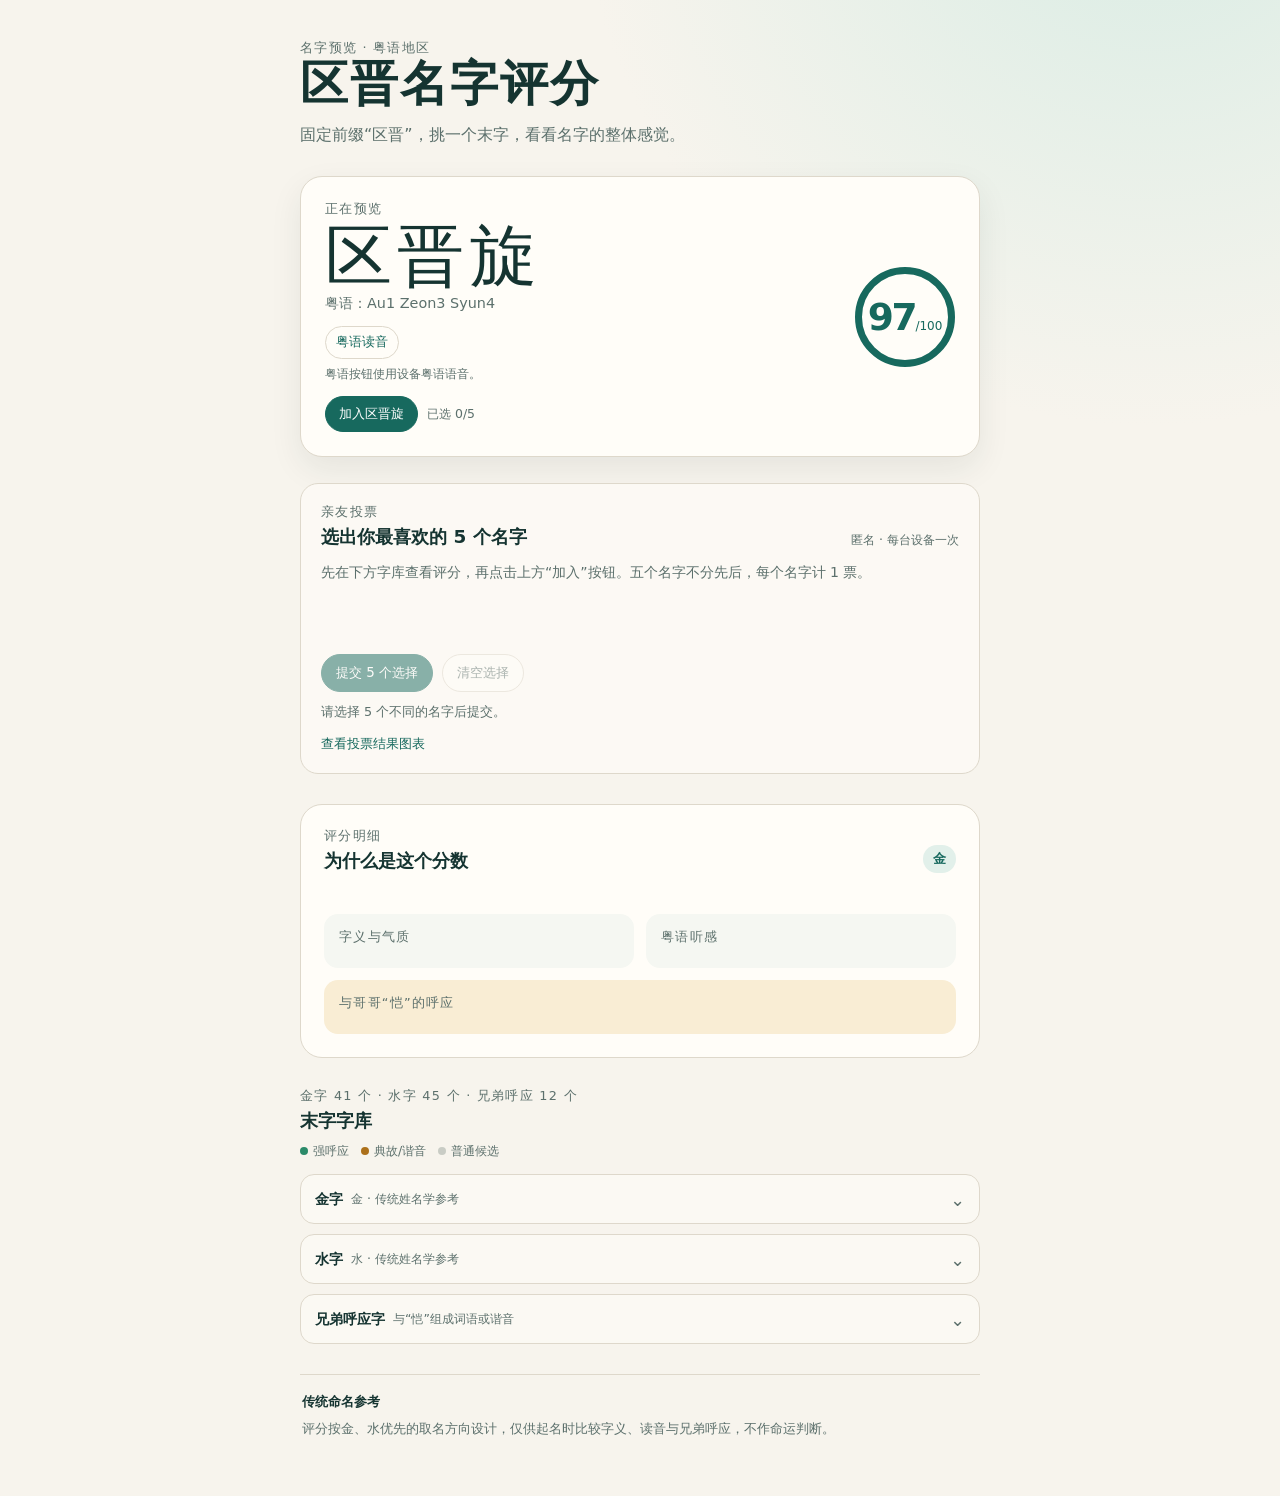
==== index.html @ db7d8e99 "Optimize mobile first-screen layout" ====
<!doctype html>
<html lang="zh-CN">
<head>
  <meta charset="utf-8">
  <meta name="viewport" content="width=device-width, initial-scale=1">
  <meta name="theme-color" content="#123b37">
  <title>区晋名字预览</title>
  <link rel="stylesheet" href="styles.css?v=20260803-3">
</head>
<body>
  <main class="page-shell">
    <header class="hero">
      <p class="eyebrow">名字预览 · 粤语地区</p>
      <h1>区晋名字评分</h1>
      <p>固定前缀“区晋”，挑一个末字，看看名字的整体感觉。</p>
    </header>

    <section class="name-panel" aria-labelledby="name-heading">
      <div>
        <p id="name-heading" class="section-label">正在预览</p>
        <output id="name-display" class="full-name" aria-live="polite">区晋旋</output>
        <p id="cantonese-reading" class="reading">粤语：Au1 Zeon3 Syun4</p>
        <div class="speech-actions" aria-label="朗读名字">
          <button id="cantonese-speak" class="speech-button" type="button">粤语读音</button>
        </div>
        <p id="speech-status" class="speech-status" aria-live="polite">粤语按钮使用设备粤语语音。</p>
        <div class="vote-add-row">
          <button id="vote-add-current" class="vote-add-button" type="button">加入区晋旋</button>
          <span id="vote-progress" class="vote-progress">已选 0/5</span>
        </div>
      </div>
      <div class="score-orb" aria-label="总分 97 分">
        <strong id="total-score">97</strong><span>/100</span>
      </div>
    </section>

    <section class="vote-section" aria-labelledby="vote-heading">
      <div class="section-heading">
        <div>
          <p class="eyebrow">亲友投票</p>
          <h2 id="vote-heading">选出你最喜欢的 5 个名字</h2>
        </div>
        <span class="vote-limit">匿名 · 每台设备一次</span>
      </div>
      <p class="vote-intro">先在下方字库查看评分，再点击上方“加入”按钮。五个名字不分先后，每个名字计 1 票。</p>
      <div id="vote-selection" class="vote-selection" aria-live="polite"></div>
      <div class="vote-actions">
        <button id="vote-submit" class="vote-submit" type="button" disabled>提交 5 个选择</button>
        <button id="vote-clear" class="vote-clear" type="button" disabled>清空选择</button>
      </div>
      <p id="vote-status" class="vote-status" aria-live="polite">请选择 5 个不同的名字后提交。</p>
      <a class="results-link" href="results.html">查看投票结果图表</a>
    </section>

    <section class="choices-section" aria-labelledby="choices-heading">
      <div class="section-heading">
        <div>
        <p class="eyebrow">金字 41 个 · 水字 45 个 · 兄弟呼应 12 个</p>
          <h2 id="choices-heading">末字字库</h2>
        </div>
      </div>
      <div class="legend" aria-label="候选字颜色说明">
        <span><i class="legend-dot strong"></i>强呼应</span>
        <span><i class="legend-dot related"></i>典故/谐音</span>
        <span><i class="legend-dot normal"></i>普通候选</span>
      </div>
      <div id="candidate-groups" class="candidate-groups"></div>
    </section>

    <section id="result-section" class="result-section" aria-labelledby="result-heading">
      <div class="section-heading result-title">
        <div>
          <p class="eyebrow">评分明细</p>
          <h2 id="result-heading">为什么是这个分数</h2>
        </div>
        <span id="element-badge" class="element-badge">金</span>
      </div>
      <div id="score-breakdown" class="breakdown" aria-live="polite"></div>
      <div class="insight-grid">
        <article>
          <p class="card-label">字义与气质</p>
          <p id="meaning-text"></p>
        </article>
        <article>
          <p class="card-label">粤语听感</p>
          <p id="sound-text"></p>
        </article>
        <article class="brother-card">
          <p class="card-label">与哥哥“恺”的呼应</p>
          <p id="brother-text"></p>
        </article>
      </div>
    </section>

    <aside class="notice" aria-label="使用说明">
      <strong>传统命名参考</strong>
      <span>评分按金、水优先的取名方向设计，仅供起名时比较字义、读音与兄弟呼应，不作命运判断。</span>
    </aside>
  </main>
  <script src="vote-config.js?v=20260802-2"></script>
  <script src="app.js?v=20260803-2"></script>
</body>
</html>
---- styles.css ----
:root {
  --ink: #153431;
  --muted: #5c706c;
  --paper: #f7f4ed;
  --surface: #fffdf8;
  --line: #ded8cb;
  --jade: #17695e;
  --jade-soft: #e2f0ea;
  --gold: #ac701a;
  --gold-soft: #f9edd4;
  --water: #236d87;
  --water-soft: #e1f0f5;
  --danger: #a13e34;
}

* { box-sizing: border-box; }

body {
  margin: 0;
  color: var(--ink);
  background: radial-gradient(circle at 90% -10%, #d8ece4 0, transparent 36rem), var(--paper);
  font-family: "PingFang SC", "Noto Sans CJK SC", "Microsoft YaHei", system-ui, sans-serif;
}

button { font: inherit; }

.page-shell { width: min(100%, 720px); margin: 0 auto; padding: 40px 20px 56px; }
.hero { margin: 0 0 28px; }
.eyebrow, .section-label, .card-label { margin: 0; color: var(--muted); font-size: .8rem; letter-spacing: .1em; }
h1, h2, p { margin-top: 0; }
h1 { margin-bottom: 10px; font-size: clamp(2rem, 9vw, 3rem); line-height: 1.12; letter-spacing: .04em; }
h2 { margin: 3px 0 0; font-size: 1.15rem; }
.hero > p:last-child { max-width: 30rem; margin-bottom: 0; color: var(--muted); line-height: 1.7; }

.name-panel { display: flex; align-items: center; justify-content: space-between; gap: 20px; margin-bottom: 26px; padding: 24px; border: 1px solid var(--line); border-radius: 22px; background: var(--surface); box-shadow: 0 12px 32px rgba(23, 56, 50, .08); }
.full-name { display: block; margin: 5px 0 4px; font-family: "STKaiti", "KaiTi", serif; font-size: clamp(2.5rem, 13vw, 4.2rem); line-height: 1; letter-spacing: .08em; }
.reading { margin: 0; color: var(--muted); font-size: .9rem; font-variant-numeric: tabular-nums; }
.speech-actions { display: flex; flex-wrap: wrap; gap: 8px; margin-top: 13px; }
.speech-button { padding: 7px 10px; border: 1px solid var(--line); border-radius: 999px; color: var(--jade); background: var(--surface); cursor: pointer; font-size: .8rem; }
.speech-button:hover, .speech-button:focus-visible { border-color: var(--jade); background: var(--jade-soft); }
.speech-status { min-height: 1.3em; margin: 7px 0 0; color: var(--muted); font-size: .76rem; }
.vote-add-row { display: flex; align-items: center; flex-wrap: wrap; gap: 9px; margin-top: 13px; }
.vote-add-button, .vote-submit, .vote-clear { border: 1px solid var(--jade); border-radius: 999px; cursor: pointer; }
.vote-add-button { padding: 8px 13px; color: #fff; background: var(--jade); font-size: .82rem; }
.vote-add-button:hover, .vote-add-button:focus-visible { background: #125448; }
.vote-add-button:disabled, .vote-submit:disabled, .vote-clear:disabled { cursor: not-allowed; opacity: .5; }
.vote-progress, .vote-limit { color: var(--muted); font-size: .78rem; }
.score-orb { display: grid; grid-template-columns: auto auto; align-items: baseline; flex: 0 0 auto; width: 100px; height: 100px; padding-top: 2px; place-content: center; border: 7px solid var(--jade); border-radius: 50%; color: var(--jade); }
.score-orb strong { font-size: 2.35rem; line-height: 1; letter-spacing: -.06em; }
.score-orb span { font-size: .75rem; }

section { margin: 0 0 30px; }
.section-heading { display: flex; align-items: end; justify-content: space-between; gap: 16px; margin-bottom: 12px; }
.vote-section { padding: 20px; border: 1px solid var(--line); border-radius: 18px; background: rgba(255, 253, 248, .7); }
.vote-intro { margin: 0 0 14px; color: var(--muted); font-size: .88rem; line-height: 1.65; }
.vote-selection { display: flex; flex-wrap: wrap; gap: 8px; min-height: 42px; }
.vote-empty { color: var(--muted); font-size: .86rem; line-height: 42px; }
.vote-chip { display: inline-flex; align-items: center; gap: 6px; padding: 7px 9px 7px 12px; border: 1px solid #8bc8ad; border-radius: 999px; color: var(--jade); background: #edf8f1; font-family: "STKaiti", "KaiTi", serif; font-size: 1.05rem; }
.vote-chip button { width: 20px; height: 20px; padding: 0; border: 0; border-radius: 50%; color: var(--jade); background: transparent; cursor: pointer; line-height: 1; }
.vote-chip button:hover, .vote-chip button:focus-visible { background: rgba(23, 105, 94, .12); }
.vote-actions { display: flex; flex-wrap: wrap; gap: 9px; margin-top: 14px; }
.vote-submit { padding: 9px 14px; color: #fff; background: var(--jade); font-size: .84rem; }
.vote-submit:hover, .vote-submit:focus-visible { background: #125448; }
.vote-clear { padding: 9px 14px; border-color: var(--line); color: var(--muted); background: var(--surface); font-size: .84rem; }
.vote-clear:hover, .vote-clear:focus-visible { border-color: var(--jade); color: var(--jade); }
.vote-status { min-height: 1.3em; margin: 10px 0 0; color: var(--muted); font-size: .8rem; line-height: 1.5; }
.vote-status.is-error { color: var(--danger); }
.vote-status.is-success { color: var(--jade); }
.results-link, .back-link { display: inline-flex; margin-top: 13px; color: var(--jade); font-size: .82rem; text-decoration: none; }
.results-link:hover, .results-link:focus-visible, .back-link:hover, .back-link:focus-visible { text-decoration: underline; }
.legend { display: flex; flex-wrap: wrap; gap: 12px; margin: -2px 0 14px; color: var(--muted); font-size: .78rem; }
.legend span { display: inline-flex; align-items: center; gap: 5px; }
.legend-dot { width: 8px; height: 8px; display: inline-block; border-radius: 50%; background: #c9ccc5; }
.legend-dot.strong { background: #2b8a69; }
.legend-dot.related { background: var(--gold); }
.candidate-groups { display: grid; gap: 10px; }
.candidate-group { overflow: hidden; border: 1px solid var(--line); border-radius: 14px; background: rgba(255, 253, 248, .58); }
.candidate-group summary { display: flex; align-items: center; justify-content: space-between; gap: 10px; padding: 13px 14px; cursor: pointer; list-style: none; }
.candidate-group summary::-webkit-details-marker { display: none; }
.candidate-group summary::after { content: '⌄'; color: var(--muted); font-size: 1.1rem; transition: transform .15s ease; }
.candidate-group[open] summary::after { transform: rotate(180deg); }
.candidate-group { padding-top: 2px; }
.group-title { display: flex; align-items: center; gap: 8px; margin: 0; font-size: .9rem; }
.group-title span { color: var(--muted); font-size: .78rem; font-weight: 400; }
.candidate-grid { display: grid; grid-template-columns: repeat(auto-fit, minmax(42px, 1fr)); gap: 8px; padding: 0 14px 14px; }
.candidate { min-height: 42px; border: 1px solid var(--line); border-radius: 10px; color: var(--ink); background: var(--surface); cursor: pointer; font-family: "STKaiti", "KaiTi", serif; font-size: 1.2rem; transition: transform .15s ease, background .15s ease, border-color .15s ease; }
.candidate:hover { transform: translateY(-1px); border-color: var(--jade); }
.candidate[aria-pressed="true"] { border-color: var(--jade); background: var(--jade-soft); color: var(--jade); font-weight: 700; }
.candidate.relationship-strong { border-color: #8bc8ad; background: #edf8f1; }
.candidate.relationship-related { border-color: #e0bd76; background: #fff6df; }
.candidate.relationship-strong[aria-pressed="true"], .candidate.relationship-related[aria-pressed="true"] { border-width: 2px; }
.candidate.vote-selected { box-shadow: 0 0 0 3px rgba(23, 105, 94, .14); }

.result-section { padding: 23px; border: 1px solid var(--line); border-radius: 22px; background: var(--surface); }
.result-title { margin-bottom: 18px; }
.element-badge { padding: 5px 10px; border-radius: 100px; color: var(--jade); background: var(--jade-soft); font-size: .82rem; font-weight: 700; }
.breakdown { display: grid; gap: 14px; }
.score-row { display: grid; grid-template-columns: 86px 1fr 42px; gap: 10px; align-items: center; }
.score-label { font-size: .88rem; }
.bar { height: 8px; overflow: hidden; border-radius: 100px; background: #e5e6df; }
.bar > i { display: block; height: 100%; border-radius: inherit; background: var(--jade); }
.score-points { color: var(--jade); font-size: .88rem; text-align: right; font-variant-numeric: tabular-nums; }
.insight-grid { display: grid; grid-template-columns: 1fr 1fr; gap: 12px; margin-top: 23px; }
.insight-grid article { padding: 15px; border-radius: 14px; background: #f5f7f2; }
.insight-grid p:last-child { margin: 7px 0 0; font-size: .92rem; line-height: 1.65; }
.brother-card { grid-column: 1 / -1; background: var(--gold-soft) !important; }
.notice { display: grid; gap: 5px; padding: 16px 2px 0; border-top: 1px solid var(--line); color: var(--muted); font-size: .82rem; line-height: 1.7; }
.notice strong { color: var(--ink); font-weight: 600; }

.results-page { padding-top: 44px; }
.results-dashboard { padding: 22px; border: 1px solid var(--line); border-radius: 22px; background: var(--surface); box-shadow: 0 12px 32px rgba(23, 56, 50, .08); }
.results-summary { display: grid; grid-template-columns: repeat(3, 1fr); gap: 10px; margin: 14px 0 4px; }
.results-summary article { display: grid; gap: 4px; padding: 14px 12px; border-radius: 13px; background: #f5f7f2; }
.results-summary strong { overflow: hidden; color: var(--jade); font-family: "STKaiti", "KaiTi", serif; font-size: 1.45rem; text-overflow: ellipsis; white-space: nowrap; }
.results-summary span { color: var(--muted); font-size: .76rem; }
.results-chart { display: grid; gap: 10px; margin-top: 16px; }
.results-empty { margin: 0; padding: 26px 8px; color: var(--muted); text-align: center; line-height: 1.7; }
.result-bar-row { display: grid; grid-template-columns: 22px 60px minmax(70px, 1fr) 44px; gap: 9px; align-items: center; }
.result-rank { color: var(--muted); font-size: .78rem; text-align: center; }
.result-name { font-family: "STKaiti", "KaiTi", serif; font-size: 1.05rem; white-space: nowrap; }
.result-bar { height: 11px; overflow: hidden; border-radius: 999px; background: #e5e6df; }
.result-bar i { display: block; height: 100%; border-radius: inherit; background: #95b5a9; }
.result-bar-row.is-leading .result-bar i { background: var(--jade); }
.result-bar-row b { color: var(--jade); font-size: .82rem; text-align: right; font-variant-numeric: tabular-nums; }

@media (max-width: 380px) {
  .page-shell { padding: 28px 15px 42px; }
  .name-panel, .vote-section, .result-section { padding: 18px; border-radius: 18px; }
  .score-orb { width: 84px; height: 84px; border-width: 6px; }
  .score-orb strong { font-size: 2rem; }
  .score-row { grid-template-columns: 76px 1fr 38px; gap: 8px; }
  .insight-grid { grid-template-columns: 1fr; }
  .brother-card { grid-column: auto; }
  .results-summary { grid-template-columns: 1fr; }
  .result-bar-row { grid-template-columns: 20px 54px minmax(56px, 1fr) 42px; gap: 7px; }
}

/* 首屏优先：手机上先看到预览、投票和评分，字库只显示三个收起的分类栏。 */
.page-shell { display: flex; flex-direction: column; }
.hero { order: 1; }
.name-panel { order: 2; }
.vote-section { order: 3; }
.result-section { order: 4; }
.choices-section { order: 5; }
.notice { order: 6; }

@media (max-width: 480px) {
  .page-shell { padding: 10px 12px 24px; }
  .hero { margin-bottom: 8px; }
  .hero .eyebrow { font-size: .65rem; letter-spacing: .06em; }
  h1 { margin-bottom: 2px; font-size: 1.55rem; }
  .hero > p:last-child { display: none; }
  section { margin-bottom: 10px; }

  .name-panel { gap: 8px; margin-bottom: 10px; padding: 11px 12px; border-radius: 14px; }
  .section-label { font-size: .68rem; }
  .full-name { margin: 3px 0; font-size: 2.05rem; }
  .reading { font-size: .76rem; }
  .speech-actions { margin-top: 6px; }
  .speech-button { padding: 5px 8px; font-size: .7rem; }
  .speech-status { display: none; }
  .vote-add-row { gap: 6px; margin-top: 6px; }
  .vote-add-button { padding: 6px 10px; font-size: .72rem; }
  .vote-progress { font-size: .68rem; }
  .score-orb { width: 66px; height: 66px; border-width: 4px; }
  .score-orb strong { font-size: 1.55rem; }
  .score-orb span { font-size: .62rem; }

  .vote-section, .result-section { padding: 11px 12px; border-radius: 14px; }
  .section-heading { gap: 8px; margin-bottom: 6px; }
  h2 { font-size: 1rem; }
  .eyebrow { font-size: .65rem; letter-spacing: .06em; }
  .vote-limit { font-size: .65rem; text-align: right; }
  .vote-intro { display: -webkit-box; overflow: hidden; margin-bottom: 6px; font-size: .72rem; line-height: 1.3; -webkit-box-orient: vertical; -webkit-line-clamp: 2; }
  .vote-selection { gap: 5px; min-height: 28px; }
  .vote-empty { line-height: 28px; font-size: .72rem; }
  .vote-chip { padding: 4px 7px 4px 9px; font-size: .9rem; }
  .vote-actions { gap: 6px; margin-top: 6px; }
  .vote-submit, .vote-clear { padding: 6px 9px; font-size: .7rem; }
  .vote-status { margin-top: 6px; font-size: .68rem; }
  .results-link { margin-top: 6px; font-size: .7rem; }

  .result-title { margin-bottom: 8px; }
  .element-badge { padding: 3px 7px; font-size: .68rem; }
  .breakdown { gap: 6px; }
  .score-row { grid-template-columns: 72px 1fr 36px; gap: 7px; }
  .score-label, .score-points { font-size: .72rem; }
  .bar { height: 6px; }
  .insight-grid { gap: 6px; margin-top: 10px; }
  .insight-grid article { padding: 8px; border-radius: 10px; }
  .insight-grid .card-label { font-size: .64rem; }
  .insight-grid p:last-child { margin-top: 3px; font-size: .72rem; line-height: 1.35; }

  .choices-section .section-heading { margin-bottom: 6px; }
  .legend { gap: 7px; margin: -1px 0 6px; font-size: .65rem; }
  .candidate-groups { gap: 5px; }
  .candidate-group summary { padding: 9px 10px; }
  .group-title { gap: 5px; font-size: .8rem; }
  .group-title span { font-size: .65rem; }
  .notice { display: none; }
}

@media (prefers-reduced-motion: reduce) {
  .candidate { transition: none; }
}
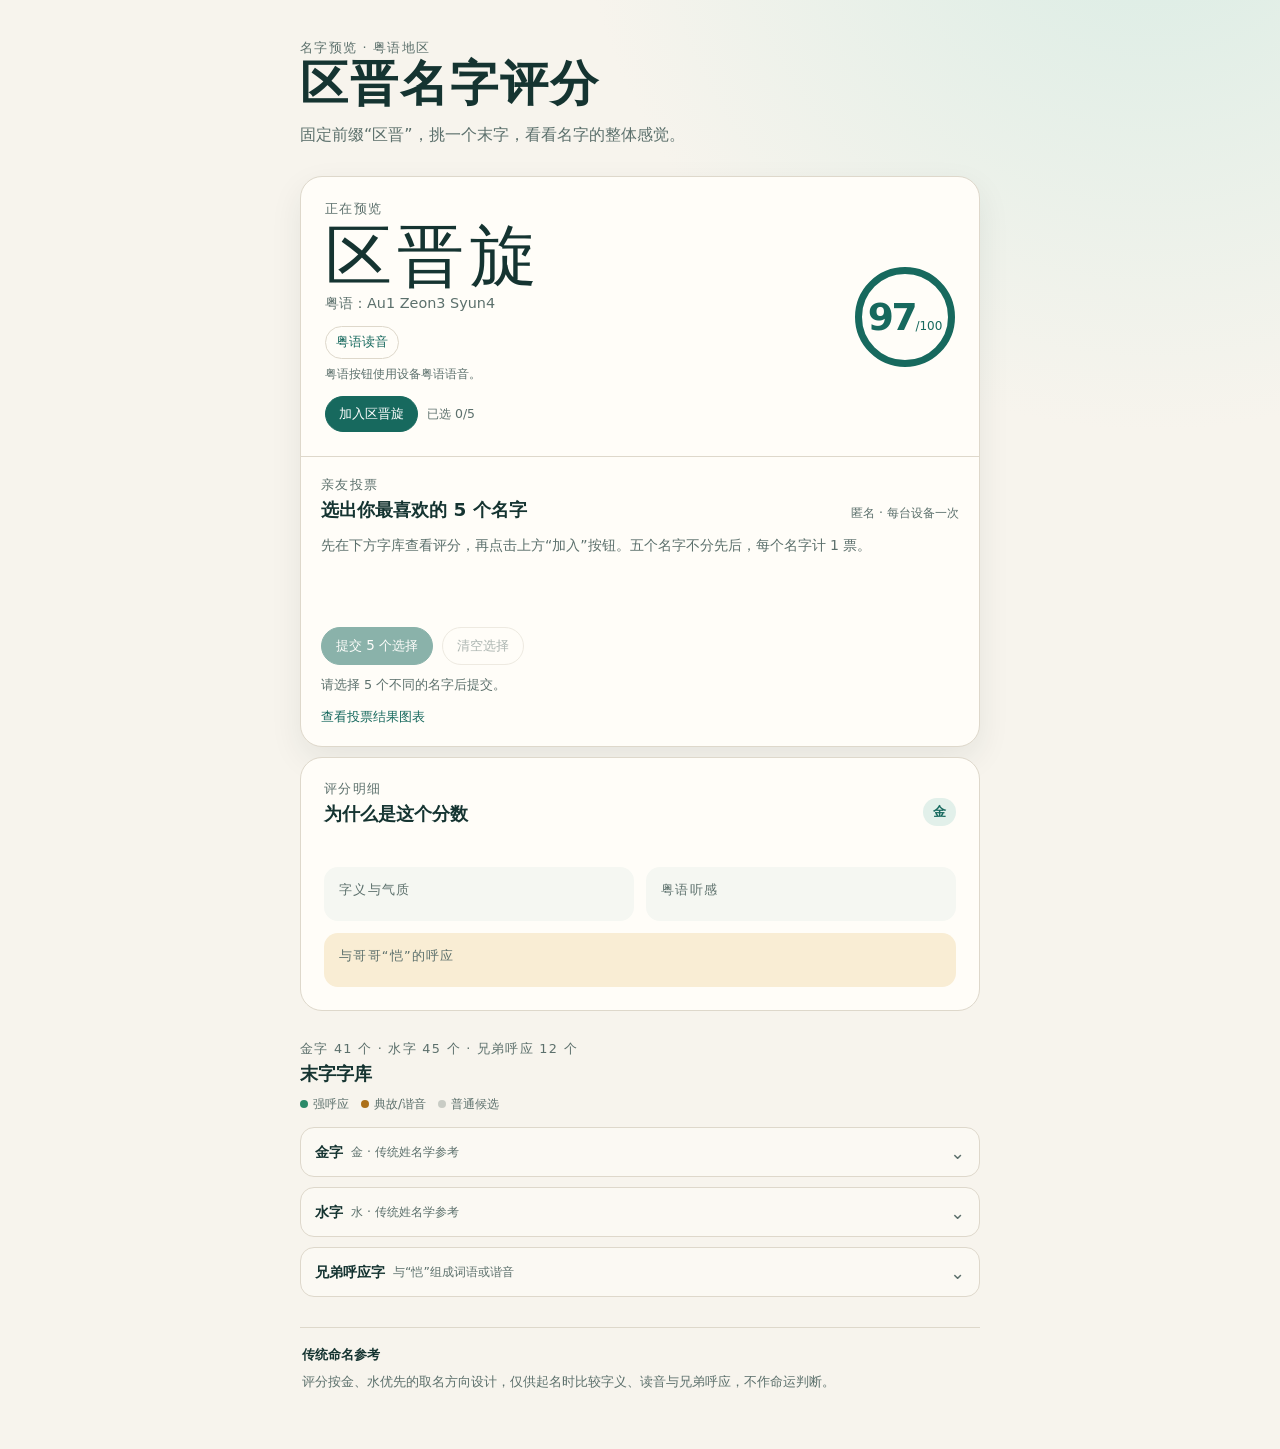
==== commit f1e9659d: "Combine preview and voting panels" ====
--- a/index.html
+++ b/index.html
@@ -15,6 +15,7 @@
       <p>固定前缀“区晋”，挑一个末字，看看名字的整体感觉。</p>
     </header>
 
+    <div class="name-vote-panel">
     <section class="name-panel" aria-labelledby="name-heading">
       <div>
         <p id="name-heading" class="section-label">正在预览</p>
@@ -51,6 +52,7 @@
       <p id="vote-status" class="vote-status" aria-live="polite">请选择 5 个不同的名字后提交。</p>
       <a class="results-link" href="results.html">查看投票结果图表</a>
     </section>
+    </div>
 
     <section class="choices-section" aria-labelledby="choices-heading">
       <div class="section-heading">
--- a/styles.css
+++ b/styles.css
@@ -138,8 +138,11 @@
 /* 首屏优先：手机上先看到预览、投票和评分，字库只显示三个收起的分类栏。 */
 .page-shell { display: flex; flex-direction: column; }
 .hero { order: 1; }
+.name-vote-panel { order: 2; overflow: hidden; margin-bottom: 10px; border: 1px solid var(--line); border-radius: 22px; background: var(--surface); box-shadow: 0 12px 32px rgba(23, 56, 50, .08); }
 .name-panel { order: 2; }
 .vote-section { order: 3; }
+.name-vote-panel .name-panel, .name-vote-panel .vote-section { order: initial; margin: 0; border: 0; border-radius: 0; background: transparent; box-shadow: none; }
+.name-vote-panel .vote-section { border-top: 1px solid var(--line); }
 .result-section { order: 4; }
 .choices-section { order: 5; }
 .notice { order: 6; }
@@ -152,7 +155,8 @@
   .hero > p:last-child { display: none; }
   section { margin-bottom: 10px; }
 
-  .name-panel { gap: 8px; margin-bottom: 10px; padding: 11px 12px; border-radius: 14px; }
+  .name-vote-panel { margin-bottom: 10px; border-radius: 14px; }
+  .name-vote-panel .name-panel { gap: 8px; padding: 11px 12px; }
   .section-label { font-size: .68rem; }
   .full-name { margin: 3px 0; font-size: 2.05rem; }
   .reading { font-size: .76rem; }
@@ -166,12 +170,12 @@
   .score-orb strong { font-size: 1.55rem; }
   .score-orb span { font-size: .62rem; }
 
-  .vote-section, .result-section { padding: 11px 12px; border-radius: 14px; }
+  .name-vote-panel .vote-section, .result-section { padding: 8px 12px 10px; border-radius: 0; }
   .section-heading { gap: 8px; margin-bottom: 6px; }
   h2 { font-size: 1rem; }
   .eyebrow { font-size: .65rem; letter-spacing: .06em; }
   .vote-limit { font-size: .65rem; text-align: right; }
-  .vote-intro { display: -webkit-box; overflow: hidden; margin-bottom: 6px; font-size: .72rem; line-height: 1.3; -webkit-box-orient: vertical; -webkit-line-clamp: 2; }
+  .vote-intro { display: -webkit-box; overflow: hidden; margin-bottom: 4px; font-size: .7rem; line-height: 1.25; -webkit-box-orient: vertical; -webkit-line-clamp: 1; }
   .vote-selection { gap: 5px; min-height: 28px; }
   .vote-empty { line-height: 28px; font-size: .72rem; }
   .vote-chip { padding: 4px 7px 4px 9px; font-size: .9rem; }
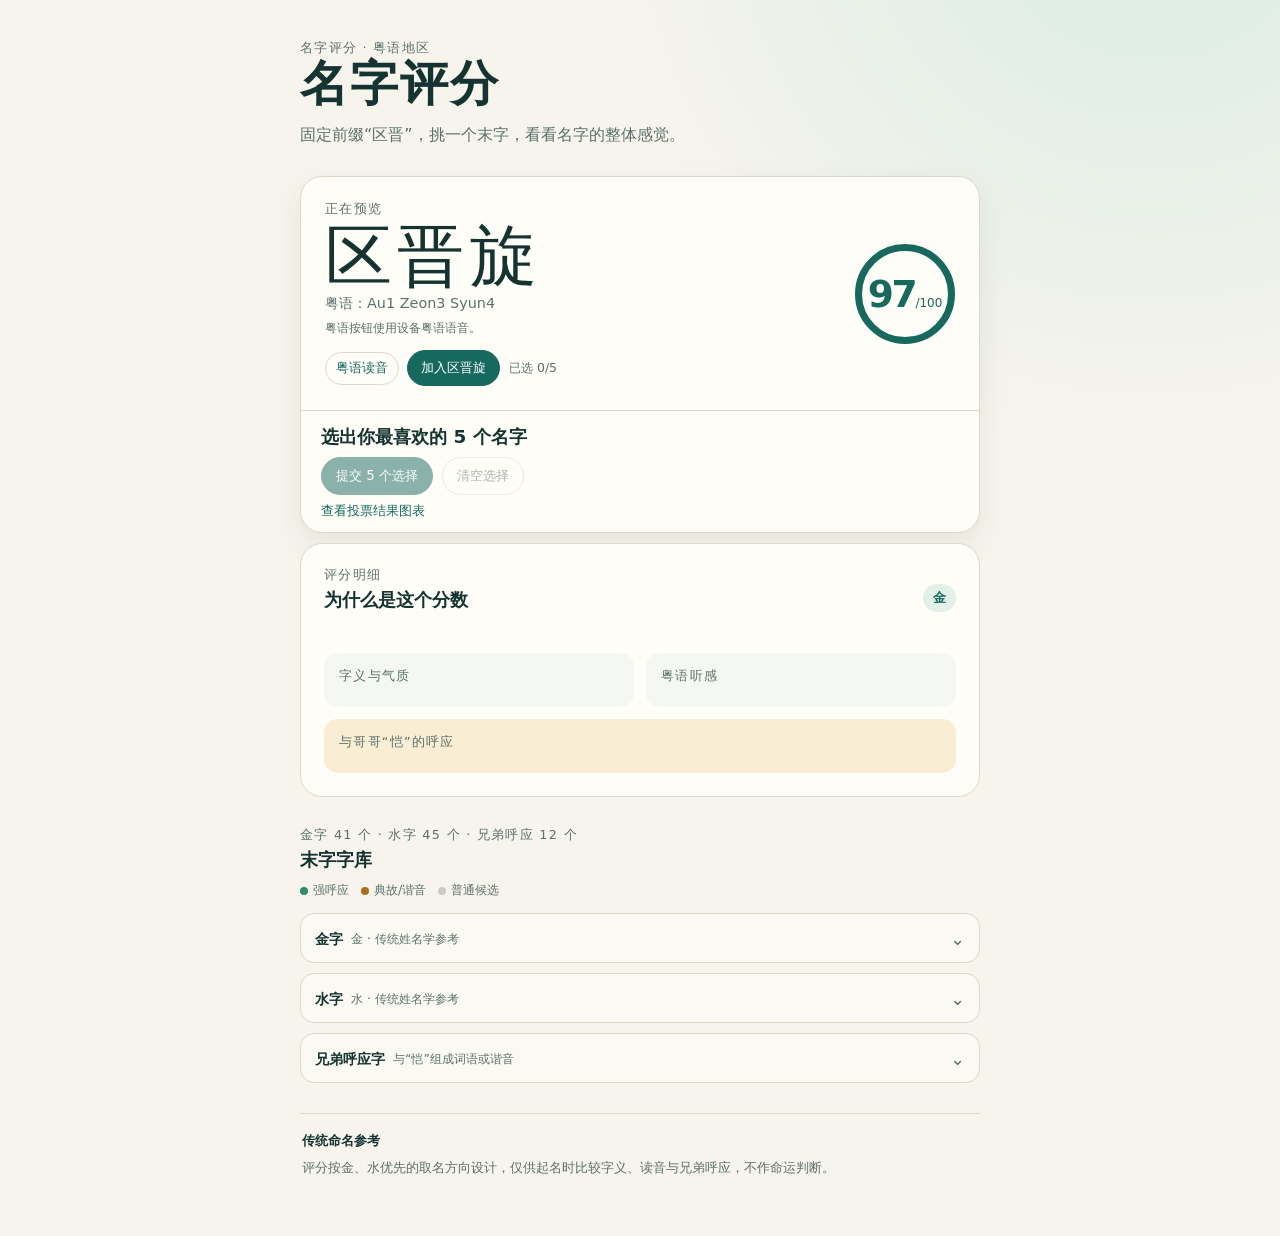
==== commit be754503: "Compact voting controls and rename system" ====
--- a/index.html
+++ b/index.html
@@ -4,14 +4,14 @@
   <meta charset="utf-8">
   <meta name="viewport" content="width=device-width, initial-scale=1">
   <meta name="theme-color" content="#123b37">
-  <title>区晋名字预览</title>
-  <link rel="stylesheet" href="styles.css?v=20260803-3">
+  <title>名字评分</title>
+  <link rel="stylesheet" href="styles.css?v=20260803-5">
 </head>
 <body>
   <main class="page-shell">
     <header class="hero">
-      <p class="eyebrow">名字预览 · 粤语地区</p>
-      <h1>区晋名字评分</h1>
+      <p class="eyebrow">名字评分 · 粤语地区</p>
+      <h1>名字评分</h1>
       <p>固定前缀“区晋”，挑一个末字，看看名字的整体感觉。</p>
     </header>
 
@@ -21,13 +21,15 @@
         <p id="name-heading" class="section-label">正在预览</p>
         <output id="name-display" class="full-name" aria-live="polite">区晋旋</output>
         <p id="cantonese-reading" class="reading">粤语：Au1 Zeon3 Syun4</p>
-        <div class="speech-actions" aria-label="朗读名字">
-          <button id="cantonese-speak" class="speech-button" type="button">粤语读音</button>
-        </div>
         <p id="speech-status" class="speech-status" aria-live="polite">粤语按钮使用设备粤语语音。</p>
-        <div class="vote-add-row">
-          <button id="vote-add-current" class="vote-add-button" type="button">加入区晋旋</button>
-          <span id="vote-progress" class="vote-progress">已选 0/5</span>
+        <div class="preview-actions">
+          <div class="speech-actions" aria-label="朗读名字">
+            <button id="cantonese-speak" class="speech-button" type="button">粤语读音</button>
+          </div>
+          <div class="vote-add-row">
+            <button id="vote-add-current" class="vote-add-button" type="button">加入区晋旋</button>
+            <span id="vote-progress" class="vote-progress">已选 0/5</span>
+          </div>
         </div>
       </div>
       <div class="score-orb" aria-label="总分 97 分">
@@ -38,12 +40,11 @@
     <section class="vote-section" aria-labelledby="vote-heading">
       <div class="section-heading">
         <div>
-          <p class="eyebrow">亲友投票</p>
           <h2 id="vote-heading">选出你最喜欢的 5 个名字</h2>
         </div>
         <span class="vote-limit">匿名 · 每台设备一次</span>
       </div>
-      <p class="vote-intro">先在下方字库查看评分，再点击上方“加入”按钮。五个名字不分先后，每个名字计 1 票。</p>
+      <p class="vote-intro">请选择 5 个名字后提交。</p>
       <div id="vote-selection" class="vote-selection" aria-live="polite"></div>
       <div class="vote-actions">
         <button id="vote-submit" class="vote-submit" type="button" disabled>提交 5 个选择</button>
--- a/styles.css
+++ b/styles.css
@@ -204,6 +204,27 @@
   .notice { display: none; }
 }
 
+/* 投票区只保留标题、两个操作按钮和结果链接。 */
+.vote-section .vote-limit,
+.vote-section .vote-intro,
+.vote-section .vote-selection,
+.vote-section .vote-status { display: none; }
+.vote-section { padding-top: 10px; padding-bottom: 12px; }
+.vote-section .section-heading { margin-bottom: 8px; }
+.vote-section .vote-actions { margin-top: 0; }
+.vote-section .results-link { margin-top: 7px; }
+
+.preview-actions { display: flex; flex-wrap: wrap; align-items: center; gap: 8px; margin-top: 13px; }
+.preview-actions .speech-actions,
+.preview-actions .vote-add-row { margin-top: 0; }
+
+@media (max-width: 480px) {
+  .vote-section { padding: 7px 12px 9px; }
+  .vote-section .section-heading { margin-bottom: 5px; }
+  .vote-section .results-link { margin-top: 5px; }
+  .preview-actions { gap: 6px; margin-top: 6px; }
+}
+
 @media (prefers-reduced-motion: reduce) {
   .candidate { transition: none; }
 }
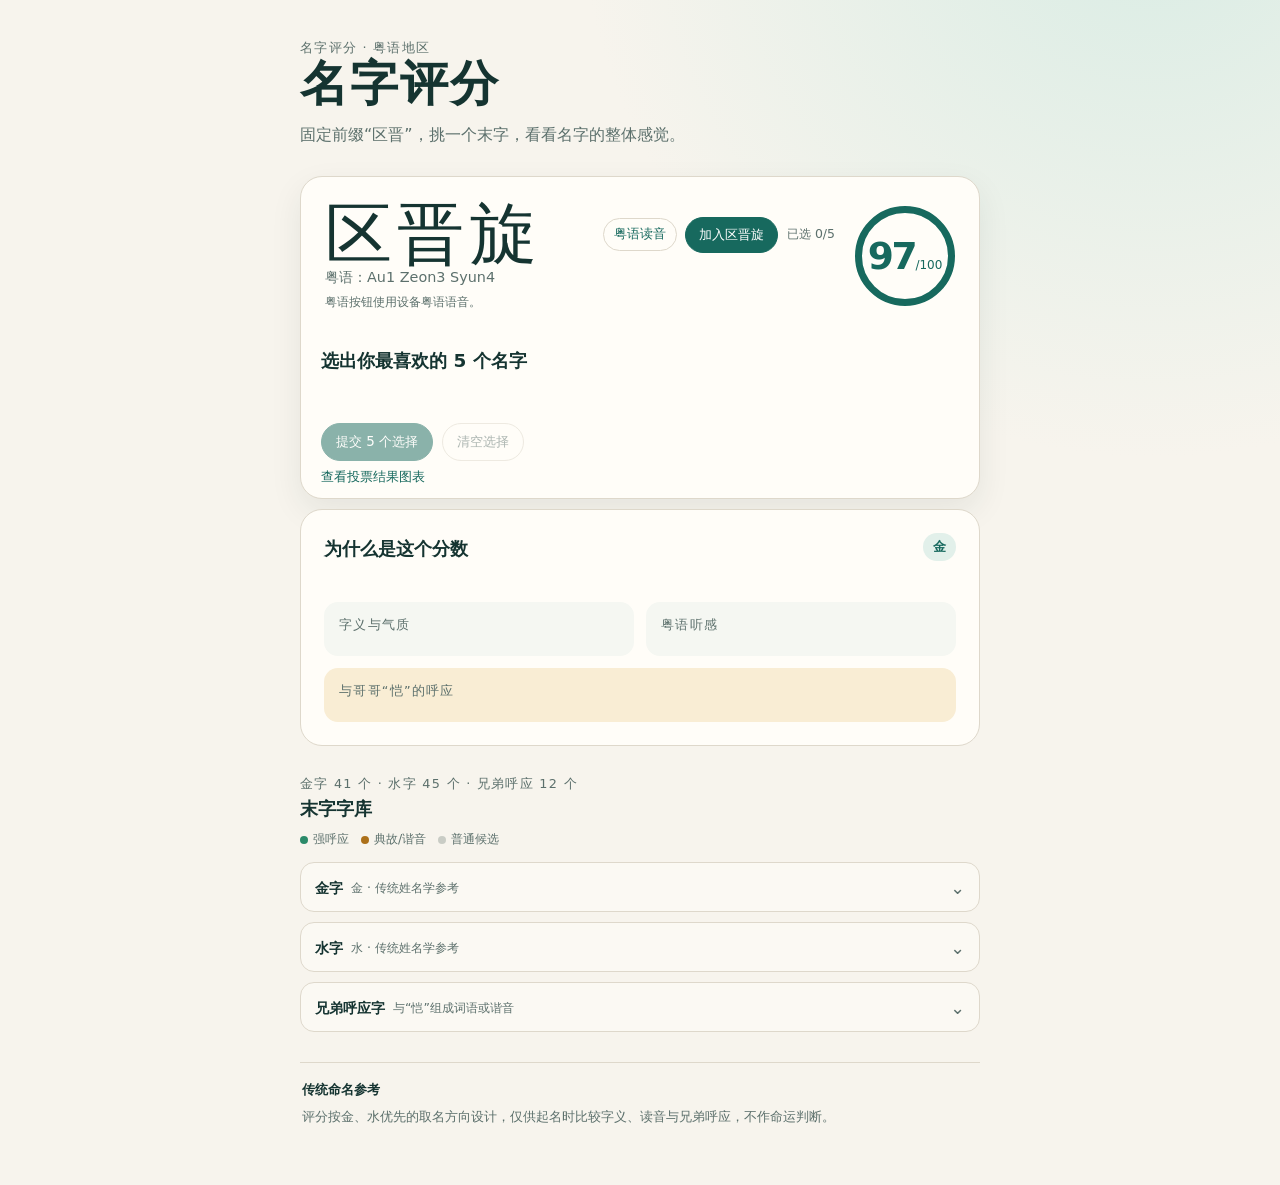
==== commit 8f0d8e3f: "Refine preview controls and selected votes" ====
--- a/index.html
+++ b/index.html
@@ -5,7 +5,7 @@
   <meta name="viewport" content="width=device-width, initial-scale=1">
   <meta name="theme-color" content="#123b37">
   <title>名字评分</title>
-  <link rel="stylesheet" href="styles.css?v=20260803-5">
+  <link rel="stylesheet" href="styles.css?v=20260803-6">
 </head>
 <body>
   <main class="page-shell">
@@ -17,20 +17,21 @@
 
     <div class="name-vote-panel">
     <section class="name-panel" aria-labelledby="name-heading">
-      <div>
-        <p id="name-heading" class="section-label">正在预览</p>
-        <output id="name-display" class="full-name" aria-live="polite">区晋旋</output>
+      <div class="name-main">
+        <div class="name-main-row">
+          <output id="name-display" class="full-name" aria-live="polite">区晋旋</output>
+          <div class="preview-actions">
+            <div class="speech-actions" aria-label="朗读名字">
+              <button id="cantonese-speak" class="speech-button" type="button">粤语读音</button>
+            </div>
+            <div class="vote-add-row">
+              <button id="vote-add-current" class="vote-add-button" type="button">加入区晋旋</button>
+              <span id="vote-progress" class="vote-progress">已选 0/5</span>
+            </div>
+          </div>
+        </div>
         <p id="cantonese-reading" class="reading">粤语：Au1 Zeon3 Syun4</p>
         <p id="speech-status" class="speech-status" aria-live="polite">粤语按钮使用设备粤语语音。</p>
-        <div class="preview-actions">
-          <div class="speech-actions" aria-label="朗读名字">
-            <button id="cantonese-speak" class="speech-button" type="button">粤语读音</button>
-          </div>
-          <div class="vote-add-row">
-            <button id="vote-add-current" class="vote-add-button" type="button">加入区晋旋</button>
-            <span id="vote-progress" class="vote-progress">已选 0/5</span>
-          </div>
-        </div>
       </div>
       <div class="score-orb" aria-label="总分 97 分">
         <strong id="total-score">97</strong><span>/100</span>
@@ -73,7 +74,6 @@
     <section id="result-section" class="result-section" aria-labelledby="result-heading">
       <div class="section-heading result-title">
         <div>
-          <p class="eyebrow">评分明细</p>
           <h2 id="result-heading">为什么是这个分数</h2>
         </div>
         <span id="element-badge" class="element-badge">金</span>
--- a/styles.css
+++ b/styles.css
@@ -142,7 +142,7 @@
 .name-panel { order: 2; }
 .vote-section { order: 3; }
 .name-vote-panel .name-panel, .name-vote-panel .vote-section { order: initial; margin: 0; border: 0; border-radius: 0; background: transparent; box-shadow: none; }
-.name-vote-panel .vote-section { border-top: 1px solid var(--line); }
+.name-vote-panel .vote-section { border-top: 0; }
 .result-section { order: 4; }
 .choices-section { order: 5; }
 .notice { order: 6; }
@@ -217,8 +217,21 @@
 .preview-actions { display: flex; flex-wrap: wrap; align-items: center; gap: 8px; margin-top: 13px; }
 .preview-actions .speech-actions,
 .preview-actions .vote-add-row { margin-top: 0; }
+.name-main { min-width: 0; flex: 1 1 auto; }
+.name-main-row { display: flex; align-items: center; justify-content: space-between; gap: 10px; }
+.name-main-row .full-name { margin: 0; }
+.name-main-row .preview-actions { flex-wrap: nowrap; flex-shrink: 0; margin-top: 0; }
+.vote-section .vote-selection { display: flex; }
 
 @media (max-width: 480px) {
+  .name-main-row { gap: 5px; }
+  .name-main-row .full-name { font-size: 1.8rem; }
+  .name-main-row .preview-actions { gap: 4px; }
+  .name-main-row .speech-button { padding: 5px 7px; font-size: .66rem; }
+  .name-main-row .vote-add-button { padding: 5px 8px; font-size: .68rem; }
+  .name-main-row .vote-progress { display: none; }
+  .vote-section .vote-selection { gap: 4px; min-height: 25px; }
+  .vote-section .vote-chip { padding: 3px 6px 3px 8px; font-size: .84rem; }
   .vote-section { padding: 7px 12px 9px; }
   .vote-section .section-heading { margin-bottom: 5px; }
   .vote-section .results-link { margin-top: 5px; }
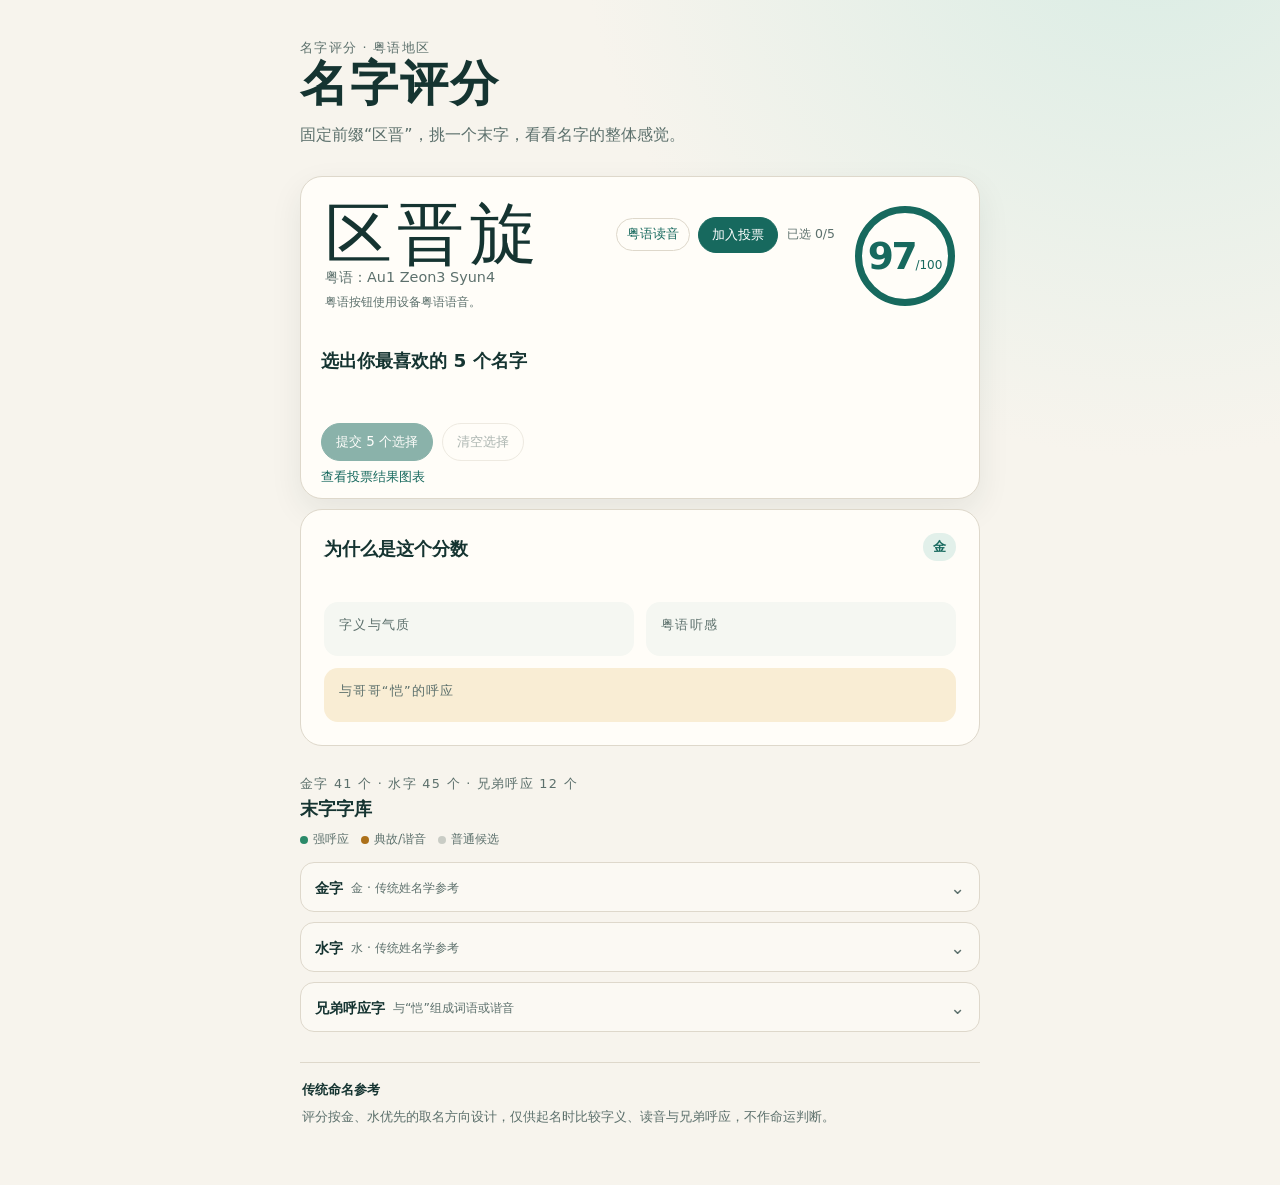
==== commit 38a6bd6a: "Condense score rows and clarify voting action" ====
--- a/index.html
+++ b/index.html
@@ -5,7 +5,7 @@
   <meta name="viewport" content="width=device-width, initial-scale=1">
   <meta name="theme-color" content="#123b37">
   <title>名字评分</title>
-  <link rel="stylesheet" href="styles.css?v=20260803-6">
+  <link rel="stylesheet" href="styles.css?v=20260803-7">
 </head>
 <body>
   <main class="page-shell">
@@ -25,7 +25,7 @@
               <button id="cantonese-speak" class="speech-button" type="button">粤语读音</button>
             </div>
             <div class="vote-add-row">
-              <button id="vote-add-current" class="vote-add-button" type="button">加入区晋旋</button>
+              <button id="vote-add-current" class="vote-add-button" type="button">加入投票</button>
               <span id="vote-progress" class="vote-progress">已选 0/5</span>
             </div>
           </div>
--- a/styles.css
+++ b/styles.css
@@ -223,6 +223,10 @@
 .name-main-row .preview-actions { flex-wrap: nowrap; flex-shrink: 0; margin-top: 0; }
 .vote-section .vote-selection { display: flex; }
 
+/* 四项评分采用两列布局，移动端也保持两行，减少评分区高度。 */
+.breakdown { grid-template-columns: repeat(2, minmax(0, 1fr)); gap: 9px; }
+.score-row { grid-template-columns: 74px minmax(0, 1fr) 36px; gap: 7px; }
+
 @media (max-width: 480px) {
   .name-main-row { gap: 5px; }
   .name-main-row .full-name { font-size: 1.8rem; }
@@ -232,6 +236,9 @@
   .name-main-row .vote-progress { display: none; }
   .vote-section .vote-selection { gap: 4px; min-height: 25px; }
   .vote-section .vote-chip { padding: 3px 6px 3px 8px; font-size: .84rem; }
+  .breakdown { grid-template-columns: repeat(2, minmax(0, 1fr)); gap: 6px; }
+  .score-row { grid-template-columns: 64px minmax(0, 1fr) 34px; gap: 5px; }
+  .score-label, .score-points { font-size: .68rem; }
   .vote-section { padding: 7px 12px 9px; }
   .vote-section .section-heading { margin-bottom: 5px; }
   .vote-section .results-link { margin-top: 5px; }
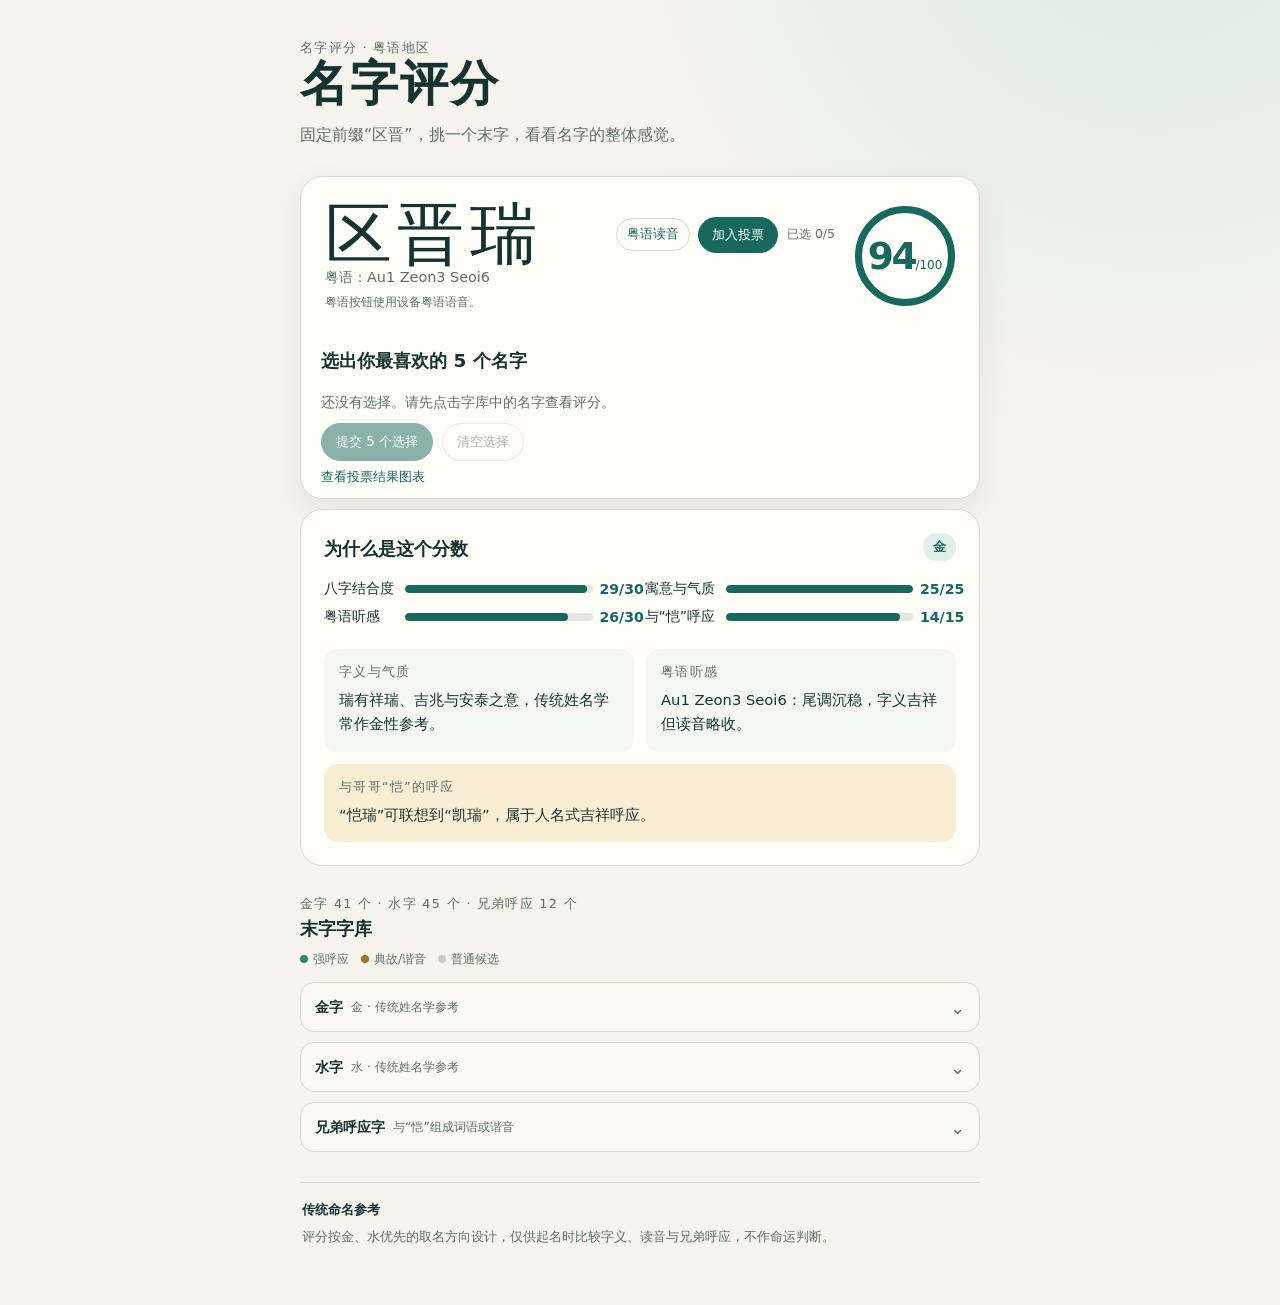
==== commit 99669245: "Fix default score selection" ====
--- a/index.html
+++ b/index.html
@@ -101,6 +101,6 @@
     </aside>
   </main>
   <script src="vote-config.js?v=20260802-2"></script>
-  <script src="app.js?v=20260803-2"></script>
+  <script src="app.js?v=20260803-4"></script>
 </body>
 </html>
